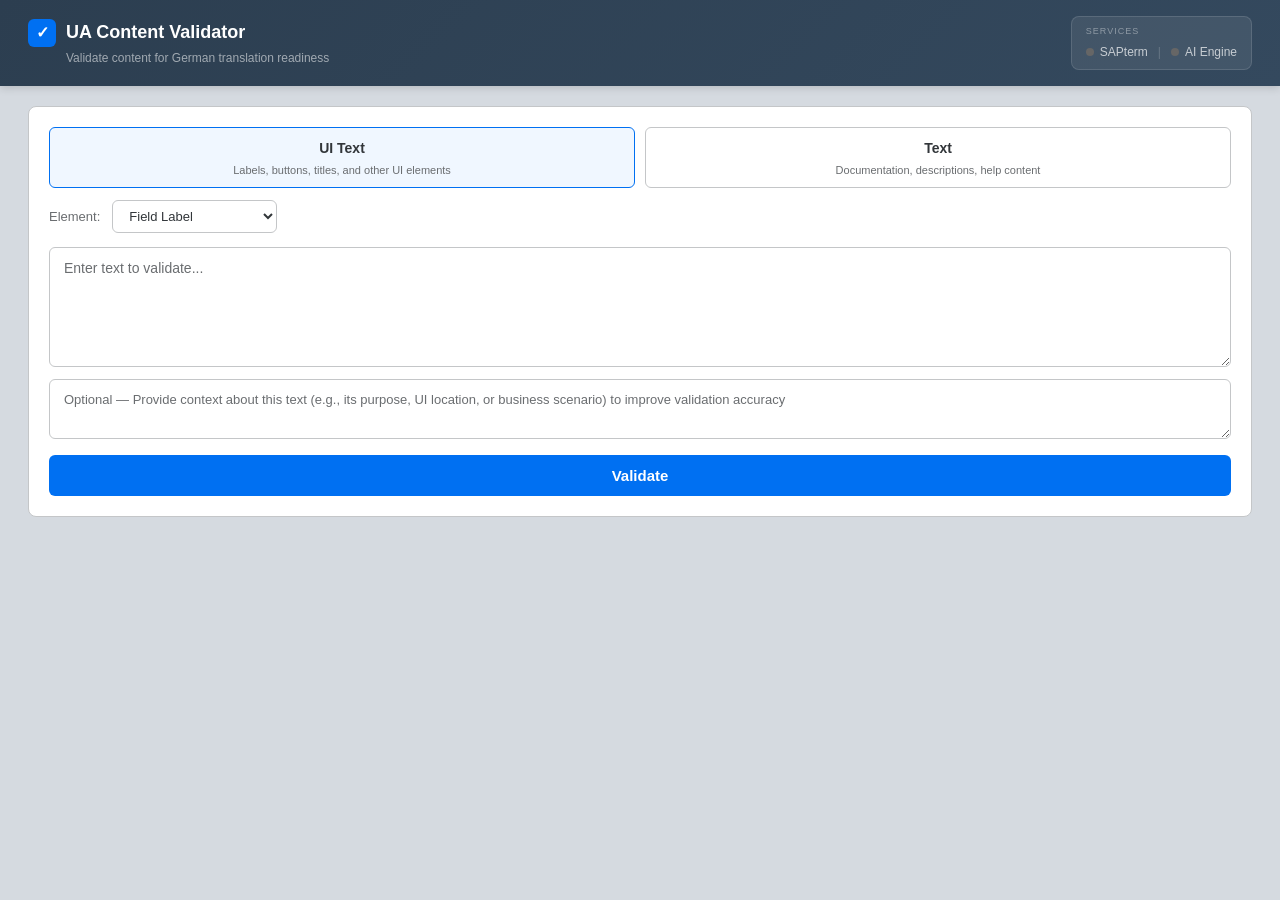
==== templates/index.html @ 7061e436 "UA Content Validator - Initial release" ====
<!DOCTYPE html>
<html lang="en">
<head>
    <meta charset="UTF-8">
    <meta name="viewport" content="width=device-width, initial-scale=1.0">
    <title>UA Content Validator</title>
    <link rel="stylesheet" href="/static/style.css">
</head>
<body>
    <header>
        <div class="header-left">
            <div class="app-title">
                <span class="app-icon">✓</span>
                <h1>UA Content Validator</h1>
            </div>
            <span class="header-subtitle">Validate content for German translation readiness</span>
        </div>
        <div class="header-right">
            <div class="services-panel">
                <span class="services-title">Services</span>
                <div class="services-list">
                    <div class="service-indicator" id="saptermStatus">
                        <span class="indicator-dot"></span>
                        <span class="indicator-label">SAPterm</span>
                    </div>
                    <span class="service-divider">|</span>
                    <div class="service-indicator" id="aiStatus">
                        <span class="indicator-dot"></span>
                        <span class="indicator-label">AI Engine</span>
                    </div>
                </div>
            </div>
        </div>
    </header>

    <main>
        <section class="input-section">
            <div class="content-type-selector">
                <label class="type-card selected" data-type="ui_label">
                    <input type="radio" name="content_type" value="ui_label" checked>
                    <span class="card-title">UI Text</span>
                    <span class="card-desc">Labels, buttons, titles, and other UI elements</span>
                </label>
                <label class="type-card" data-type="text">
                    <input type="radio" name="content_type" value="text">
                    <span class="card-title">Text</span>
                    <span class="card-desc">Documentation, descriptions, help content</span>
                </label>
            </div>

            <div class="element-type-row" id="elementTypeRow">
                <label>Element:</label>
                <select id="elementType">
                    <option value="app_title">App Title</option>
                    <option value="button">Button</option>
                    <option value="action">Action (Link/Toolbar)</option>
                    <option value="tab">Tab</option>
                    <option value="section_heading">Section Heading</option>
                    <option value="field_label" selected>Field Label</option>
                    <option value="column_header">Column Header</option>
                    <option value="status_text">Status Text</option>
                    <option value="message_text">Message Text</option>
                    <option value="facet_title">Facet Title</option>
                </select>
            </div>

            <div class="input-fields">
                <textarea id="inputText" placeholder="Enter text to validate..." rows="5"></textarea>
                <textarea id="inputContext" placeholder="Optional — Provide context about this text (e.g., its purpose, UI location, or business scenario) to improve validation accuracy" rows="2"></textarea>
            </div>

            <button class="validate-btn" id="validateBtn" onclick="validate()">Validate</button>
        </section>

        <!-- Results -->
        <section class="results-section" id="resultsSection" style="display:none;">
            <div class="result-summary" id="resultSummary"></div>
            <div class="table-container">
                <table class="results-table">
                    <thead>
                        <tr>
                            <th width="20%">Check</th>
                            <th width="45%">Finding</th>
                            <th width="35%">Action</th>
                        </tr>
                    </thead>
                    <tbody id="resultsTableBody"></tbody>
                </table>
            </div>
            <div class="ai-section" id="aiSection" style="display:none;">
                <div class="section-title">AI Suggestions</div>
                <div id="aiSuggestionsContent"></div>
            </div>
        </section>

        <div class="loading" id="loading" style="display:none;">
            <div class="spinner"></div>
            <p>Analyzing...</p>
        </div>
    </main>

    <script src="/static/app.js"></script>
</body>
</html>
---- static/style.css ----
/* UA Content Validator - Dark Theme + SAP Blue accents */
:root {
    --bg-dark: #D5DAE0;
    --bg-panel: #FFFFFF;
    --bg-input: #FFFFFF;
    --blue: #0070F2;
    --blue-light: #0070F2;
    --blue-bg: rgba(0, 112, 242, 0.06);
    --cyan: #0070F2;
    --success: #107E3E;
    --warning: #DF6E0C;
    --error: #CC1919;
    --text: #32363A;
    --text-secondary: #6A6D70;
    --border: #C4C6C8;
    --radius: 8px;
}

* { margin: 0; padding: 0; box-sizing: border-box; }

body {
    font-family: 'Segoe UI', -apple-system, sans-serif;
    background: var(--bg-dark);
    color: var(--text);
    font-size: 14px;
    line-height: 1.5;
}

/* Header */
header {
    background: linear-gradient(135deg, #2C3E50, #34495E);
    padding: 16px 28px;
    display: flex;
    justify-content: space-between;
    align-items: center;
    box-shadow: 0 2px 8px rgba(0,0,0,0.15);
}

.header-left { display: flex; flex-direction: column; gap: 2px; }
.app-title { display: flex; align-items: center; gap: 10px; }
.app-icon {
    width: 28px; height: 28px;
    background: var(--blue);
    color: white;
    border-radius: 6px;
    display: flex; align-items: center; justify-content: center;
    font-size: 16px; font-weight: 700;
}
header h1 { font-size: 18px; font-weight: 700; color: #FFFFFF; }
.header-subtitle { font-size: 12px; color: rgba(255,255,255,0.55); margin-left: 38px; }
.header-right { display: flex; gap: 14px; align-items: center; }

.service-indicator {
    display: flex;
    align-items: center;
    gap: 6px;
}
.indicator-dot {
    width: 8px; height: 8px;
    border-radius: 50%;
    background: #666;
}
.indicator-label {
    font-size: 12px;
    color: rgba(255,255,255,0.7);
}
.service-indicator.connected .indicator-dot { background: var(--success); box-shadow: 0 0 4px var(--success); }
.service-indicator.connected .indicator-label { color: rgba(255,255,255,0.9); }
.service-indicator.disconnected .indicator-dot { background: var(--error); }
.service-indicator.disconnected .indicator-label { color: rgba(255,255,255,0.5); }

/* Services Panel in Header */
.services-panel {
    background: rgba(255,255,255,0.08);
    border: 1px solid rgba(255,255,255,0.12);
    border-radius: 8px;
    padding: 8px 14px;
}
.services-title {
    display: block;
    font-size: 9px;
    text-transform: uppercase;
    letter-spacing: 1px;
    color: rgba(255,255,255,0.4);
    margin-bottom: 4px;
}
.services-list {
    display: flex;
    align-items: center;
    gap: 10px;
}
.service-divider {
    color: rgba(255,255,255,0.2);
    font-size: 12px;
}

/* Main */
main {
    max-width: 100%;
    margin: 0;
    padding: 20px 28px;
}

/* Input Section */
.input-section {
    background: var(--bg-panel);
    border-radius: var(--radius);
    padding: 20px;
    border: 1px solid var(--border);
    margin-bottom: 16px;
}

/* Content Type Cards */
.content-type-selector {
    display: grid;
    grid-template-columns: 1fr 1fr;
    gap: 10px;
    margin-bottom: 12px;
}

.type-card {
    padding: 10px 14px;
    border: 1.5px solid var(--border);
    border-radius: 6px;
    cursor: pointer;
    transition: all 0.15s;
    text-align: center;
}
.type-card:hover { border-color: var(--blue); }
.type-card.selected { border-color: var(--blue); background: var(--blue-bg); }
.type-card input[type="radio"] { display: none; }
.card-title { display: block; font-weight: 700; font-size: 14px; color: var(--text); }
.card-desc { display: block; font-size: 11px; color: var(--text-secondary); margin-top: 4px; line-height: 1.3; }

/* Element Type */
.element-type-row {
    display: flex;
    align-items: center;
    gap: 12px;
    margin-bottom: 14px;
}
.element-type-row label { font-size: 13px; color: var(--text-secondary); }
.element-type-row select {
    padding: 7px 12px;
    border: 1px solid var(--border);
    border-radius: 6px;
    font-size: 13px;
    background: var(--bg-input);
    color: var(--text);
}

/* Input Fields */
.input-fields { display: flex; flex-direction: column; gap: 12px; margin-bottom: 16px; }

textarea {
    width: 100%;
    padding: 12px 14px;
    border: 1px solid var(--border);
    border-radius: 6px;
    font-size: 14px;
    font-family: inherit;
    resize: vertical;
    background: var(--bg-input);
    color: var(--text);
    transition: border-color 0.15s;
}
textarea:focus { outline: none; border-color: var(--blue); box-shadow: 0 0 0 3px rgba(0,112,242,0.15); }
textarea::placeholder { color: var(--text-secondary); }
#inputText { min-height: 120px; }
#inputContext { min-height: 60px; font-size: 13px; }

/* Button */
.validate-btn {
    width: 100%;
    padding: 12px;
    background: var(--blue);
    color: white;
    border: none;
    border-radius: 6px;
    font-size: 15px;
    font-weight: 600;
    cursor: pointer;
    transition: background 0.15s;
}
.validate-btn:hover { background: #0060D0; }
.validate-btn:disabled { background: #333; color: #666; cursor: not-allowed; }

/* Loading */
.loading { text-align: center; padding: 40px; color: var(--text-secondary); }
.spinner {
    width: 28px; height: 28px;
    border: 3px solid var(--border);
    border-top-color: var(--blue);
    border-radius: 50%;
    animation: spin 0.7s linear infinite;
    margin: 0 auto 10px;
}
@keyframes spin { to { transform: rotate(360deg); } }

/* Results Section */
.results-section {
    background: var(--bg-panel);
    border-radius: var(--radius);
    border: 1px solid var(--border);
    overflow: hidden;
}

/* Summary Bar */
.result-summary {
    display: flex;
    align-items: center;
    gap: 12px;
    padding: 14px 20px;
    background: #010409;
    border-bottom: 1px solid var(--border);
    flex-wrap: wrap;
}

.summary-badge {
    padding: 4px 12px;
    border-radius: 12px;
    font-size: 12px;
    font-weight: 600;
}
.badge-good { background: rgba(63,185,80,0.15); color: var(--success); }
.badge-review { background: rgba(210,153,34,0.15); color: var(--warning); }
.badge-issues { background: rgba(248,81,73,0.15); color: var(--error); }
.badge-info { background: var(--blue-bg); color: var(--blue-light); }

.complexity-indicator { margin-left: auto; font-size: 13px; font-weight: 600; }
.complexity-low { color: var(--success); }
.complexity-medium { color: var(--warning); }
.complexity-high { color: var(--error); }
.complexity-unknown { color: var(--text-secondary); }

/* Results Table */
.table-container { overflow-x: auto; }

.results-table {
    width: 100%;
    border-collapse: collapse;
    font-size: 13px;
}

.results-table th {
    text-align: left;
    padding: 10px 16px;
    font-size: 11px;
    font-weight: 600;
    text-transform: uppercase;
    letter-spacing: 0.5px;
    color: var(--text-secondary);
    background: var(--bg-input);
    border-bottom: 1px solid var(--border);
}

.results-table td {
    padding: 12px 16px;
    border-bottom: 1px solid var(--border);
    vertical-align: top;
}

.results-table tr:hover { background: rgba(255,255,255,0.02); }

.check-name { font-weight: 600; font-size: 13px; color: var(--text); }

.finding-text { font-size: 13px; color: var(--text); }
.finding-detail { font-size: 12px; color: var(--text-secondary); margin-top: 3px; }
.finding-action { font-size: 12px; color: var(--blue-light); margin-top: 4px; }

/* AI Section */
.ai-section {
    padding: 16px 20px;
    border-top: 1px solid var(--border);
}

.section-title {
    font-size: 13px;
    font-weight: 700;
    color: var(--text-secondary);
    text-transform: uppercase;
    letter-spacing: 0.5px;
    margin-bottom: 10px;
}

.ai-suggestion-card {
    display: flex;
    gap: 10px;
    padding: 10px 12px;
    margin-bottom: 8px;
    background: var(--blue-bg);
    border: 1px solid rgba(0,112,242,0.3);
    border-radius: 6px;
    align-items: flex-start;
}

.ai-num {
    width: 22px; height: 22px;
    background: var(--blue);
    color: white;
    border-radius: 50%;
    display: flex; align-items: center; justify-content: center;
    font-size: 11px; font-weight: 700; flex-shrink: 0;
}

.ai-text { font-size: 14px; font-weight: 600; color: var(--blue-light); }
.ai-reason { font-size: 12px; color: var(--text-secondary); margin-top: 2px; }

.translator-note-box {
    margin-top: 10px;
    padding: 10px 12px;
    background: rgba(57,208,216,0.05);
    border: 1px solid rgba(57,208,216,0.2);
    border-radius: 6px;
    font-size: 13px;
    color: var(--text);
}
.translator-note-box strong { color: var(--cyan); font-size: 12px; display: block; margin-bottom: 3px; }

/* Responsive */
@media (max-width: 600px) {
    .content-type-selector { grid-template-columns: 1fr; }
    header { padding: 12px 16px; }
    main { padding: 0 12px; }
}
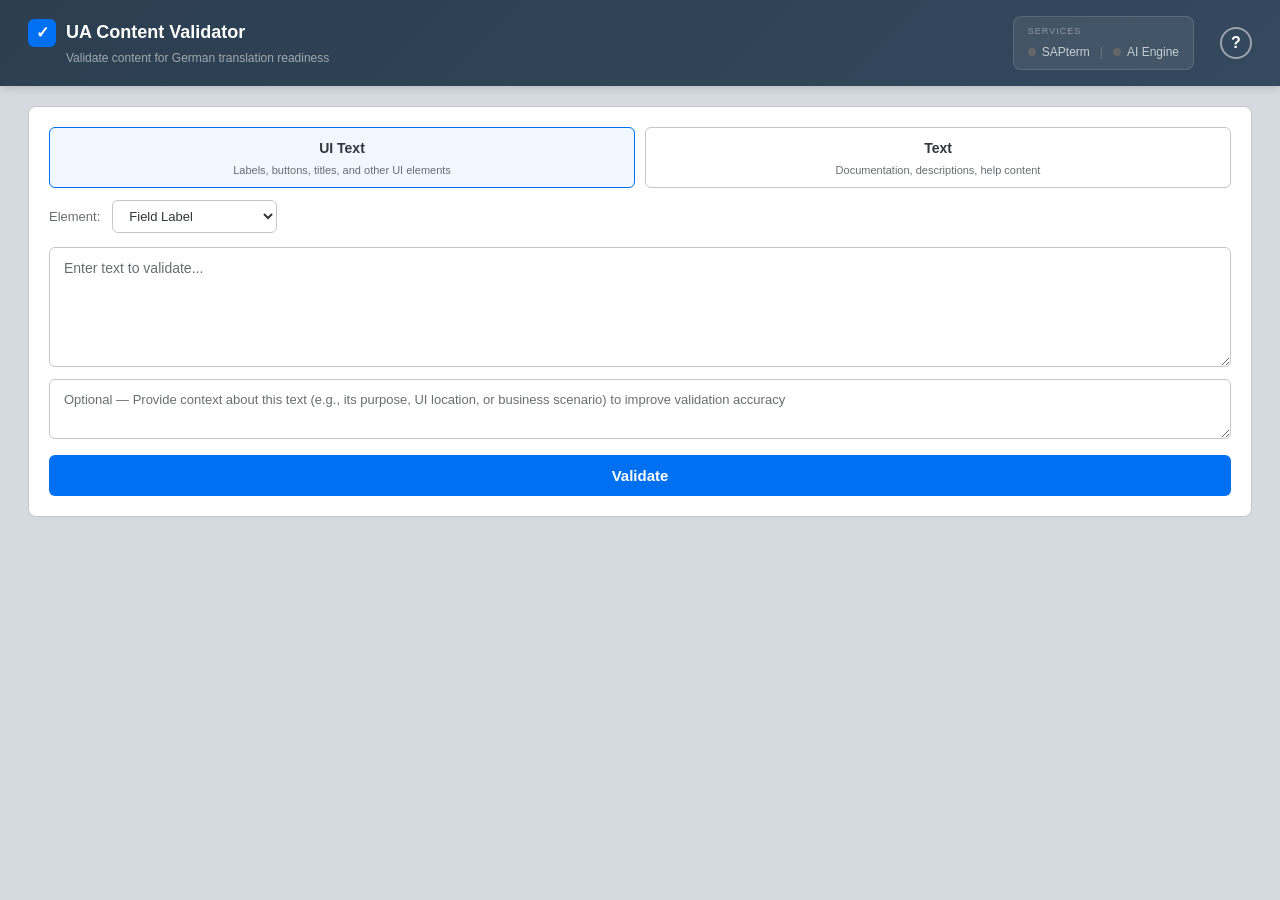
==== commit bf5bab70: "Add user guide page with help button" ====
--- a/templates/index.html
+++ b/templates/index.html
@@ -30,6 +30,7 @@
                     </div>
                 </div>
             </div>
+            <a href="/guide" target="_blank" class="help-btn" title="User Guide">?</a>
         </div>
     </header>
 
--- a/static/style.css
+++ b/static/style.css
@@ -69,6 +69,27 @@
 .service-indicator.disconnected .indicator-dot { background: var(--error); }
 .service-indicator.disconnected .indicator-label { color: rgba(255,255,255,0.5); }
 
+/* Help Button */
+.help-btn {
+    width: 32px;
+    height: 32px;
+    border-radius: 50%;
+    border: 2px solid rgba(255,255,255,0.5);
+    color: white;
+    display: flex;
+    align-items: center;
+    justify-content: center;
+    font-size: 16px;
+    font-weight: 700;
+    text-decoration: none;
+    margin-left: 12px;
+    transition: all 0.15s;
+}
+.help-btn:hover {
+    border-color: white;
+    background: rgba(255,255,255,0.15);
+}
+
 /* Services Panel in Header */
 .services-panel {
     background: rgba(255,255,255,0.08);
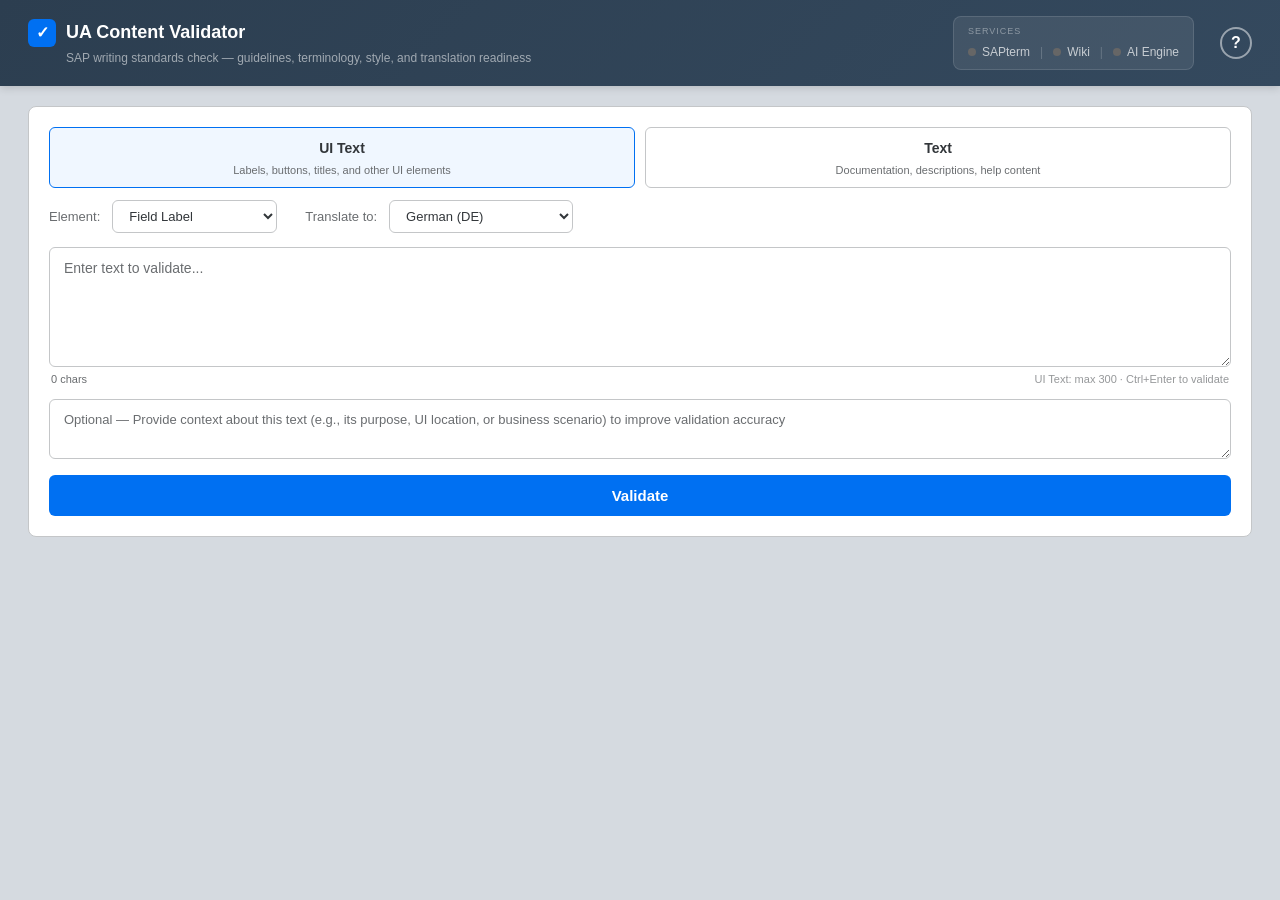
==== commit cc2f2d59: "Add V2 improvements: writing-standards reframing, new pillars, export, and service fixes - Repositio" ====
--- a/templates/index.html
+++ b/templates/index.html
@@ -13,7 +13,7 @@
                 <span class="app-icon">✓</span>
                 <h1>UA Content Validator</h1>
             </div>
-            <span class="header-subtitle">Validate content for German translation readiness</span>
+            <span class="header-subtitle">SAP writing standards check — guidelines, terminology, style, and translation readiness</span>
         </div>
         <div class="header-right">
             <div class="services-panel">
@@ -22,6 +22,11 @@
                     <div class="service-indicator" id="saptermStatus">
                         <span class="indicator-dot"></span>
                         <span class="indicator-label">SAPterm</span>
+                    </div>
+                    <span class="service-divider">|</span>
+                    <div class="service-indicator" id="wikiStatus">
+                        <span class="indicator-dot"></span>
+                        <span class="indicator-label">Wiki</span>
                     </div>
                     <span class="service-divider">|</span>
                     <div class="service-indicator" id="aiStatus">
@@ -63,10 +68,28 @@
                     <option value="message_text">Message Text</option>
                     <option value="facet_title">Facet Title</option>
                 </select>
+                <label class="lang-label">Translate to:</label>
+                <select id="targetLanguage">
+                    <option value="de-DE" selected>German (DE)</option>
+                    <option value="fr-FR">French (FR)</option>
+                    <option value="es-ES">Spanish (ES)</option>
+                    <option value="it-IT">Italian (IT)</option>
+                    <option value="nl-NL">Dutch (NL)</option>
+                    <option value="pt-BR">Portuguese BR (PT)</option>
+                    <option value="ja-JP">Japanese (JA)</option>
+                    <option value="zh-CN">Chinese Simplified (ZH)</option>
+                    <option value="ko-KR">Korean (KO)</option>
+                </select>
             </div>
 
             <div class="input-fields">
-                <textarea id="inputText" placeholder="Enter text to validate..." rows="5"></textarea>
+                <div class="textarea-wrap">
+                    <textarea id="inputText" placeholder="Enter text to validate..." rows="5" maxlength="3000"></textarea>
+                    <div class="char-counter-row">
+                        <span id="charCount" class="char-count">0 chars</span>
+                        <span class="char-limit-hint" id="charLimitHint">UI Text: max 300 · Ctrl+Enter to validate</span>
+                    </div>
+                </div>
                 <textarea id="inputContext" placeholder="Optional — Provide context about this text (e.g., its purpose, UI location, or business scenario) to improve validation accuracy" rows="2"></textarea>
             </div>
 
@@ -88,9 +111,26 @@
                     <tbody id="resultsTableBody"></tbody>
                 </table>
             </div>
+            <div class="export-bar" id="exportBar" style="display:none;">
+                <button class="export-btn" id="copyResultsBtn" onclick="copyResults()">Copy Findings</button>
+                <button class="export-btn export-btn-secondary" onclick="downloadReport()">Download Report</button>
+            </div>
             <div class="ai-section" id="aiSection" style="display:none;">
                 <div class="section-title">AI Suggestions</div>
                 <div id="aiSuggestionsContent"></div>
+            </div>
+        </section>
+
+        <!-- SAPterm Draft Entry Panel -->
+        <section class="draft-panel-section" id="saptermDraftSection" style="display:none;">
+            <div class="draft-panel-header">
+                <span class="draft-panel-title">SAPterm Draft Entry</span>
+                <button class="draft-close-btn" onclick="closeDraftPanel()" title="Close">×</button>
+            </div>
+            <div id="draftContent"></div>
+            <div class="draft-panel-actions" id="draftActions">
+                <button class="draft-action-btn" id="copyDraftBtn" onclick="copyDraftText()">Copy as SAPterm Text</button>
+                <button class="draft-action-btn draft-action-btn-secondary" onclick="downloadDraftText()">Download .txt</button>
             </div>
         </section>
 
--- a/static/style.css
+++ b/static/style.css
@@ -68,6 +68,8 @@
 .service-indicator.connected .indicator-label { color: rgba(255,255,255,0.9); }
 .service-indicator.disconnected .indicator-dot { background: var(--error); }
 .service-indicator.disconnected .indicator-label { color: rgba(255,255,255,0.5); }
+.service-indicator.expired .indicator-dot { background: var(--warning); box-shadow: 0 0 4px var(--warning); }
+.service-indicator.expired .indicator-label { color: rgba(255,255,255,0.7); }
 
 /* Help Button */
 .help-btn {
@@ -343,4 +345,221 @@
     .content-type-selector { grid-template-columns: 1fr; }
     header { padding: 12px 16px; }
     main { padding: 0 12px; }
-}+}
+
+/* Language selector label */
+.lang-label {
+    margin-left: 16px;
+    font-size: 13px;
+    color: var(--text-secondary);
+}
+
+/* Textarea wrapper (for char counter) */
+.textarea-wrap { position: relative; display: flex; flex-direction: column; gap: 4px; }
+
+/* Character counter row */
+.char-counter-row {
+    display: flex;
+    justify-content: space-between;
+    align-items: center;
+    padding: 0 2px;
+}
+.char-count {
+    font-size: 11px;
+    color: var(--text-secondary);
+    font-variant-numeric: tabular-nums;
+}
+.char-count-warn { color: var(--warning); font-weight: 600; }
+.char-count-over { color: var(--error); font-weight: 700; }
+.char-limit-hint {
+    font-size: 11px;
+    color: var(--text-secondary);
+    opacity: 0.7;
+}
+
+/* Copy-to-clipboard button on suggestions */
+.copy-btn {
+    display: inline-flex;
+    align-items: center;
+    justify-content: center;
+    width: 20px; height: 20px;
+    margin-left: 6px;
+    background: transparent;
+    border: 1px solid var(--border);
+    border-radius: 4px;
+    font-size: 12px;
+    color: var(--text-secondary);
+    cursor: pointer;
+    vertical-align: middle;
+    transition: all 0.15s;
+    padding: 0;
+}
+.copy-btn:hover { border-color: var(--blue); color: var(--blue); background: var(--blue-bg); }
+.copy-btn-done { border-color: var(--success) !important; color: var(--success) !important; }
+
+/* Draft SAPterm Entry button (in table Action column) */
+.draft-entry-btn {
+    margin-top: 8px;
+    padding: 6px 14px;
+    background: var(--blue);
+    color: white;
+    border: none;
+    border-radius: 5px;
+    font-size: 12px;
+    font-weight: 600;
+    cursor: pointer;
+    transition: background 0.15s;
+    display: inline-block;
+}
+.draft-entry-btn:hover { background: #0060D0; }
+
+/* SAPterm Draft Panel */
+.draft-panel-section {
+    background: var(--bg-panel);
+    border-radius: var(--radius);
+    border: 1px solid var(--blue);
+    margin-top: 16px;
+    overflow: hidden;
+}
+.draft-panel-header {
+    display: flex;
+    align-items: center;
+    justify-content: space-between;
+    padding: 12px 20px;
+    background: var(--blue-bg);
+    border-bottom: 1px solid rgba(0,112,242,0.2);
+}
+.draft-panel-title {
+    font-size: 14px;
+    font-weight: 700;
+    color: var(--blue);
+    letter-spacing: 0.3px;
+}
+.draft-close-btn {
+    width: 24px; height: 24px;
+    background: transparent;
+    border: 1px solid rgba(0,112,242,0.3);
+    border-radius: 50%;
+    font-size: 16px;
+    color: var(--blue);
+    cursor: pointer;
+    display: flex; align-items: center; justify-content: center;
+    line-height: 1;
+    padding: 0;
+    transition: all 0.15s;
+}
+.draft-close-btn:hover { background: var(--blue); color: white; }
+
+.draft-confidence {
+    display: flex;
+    align-items: center;
+    gap: 12px;
+    padding: 12px 20px 0;
+    flex-wrap: wrap;
+}
+.draft-disclaimer-inline {
+    font-size: 11px;
+    color: var(--warning);
+    font-style: italic;
+}
+
+.draft-warnings {
+    margin: 10px 20px 0;
+    padding: 8px 12px;
+    background: rgba(223,110,12,0.08);
+    border: 1px solid rgba(223,110,12,0.25);
+    border-radius: 5px;
+    font-size: 12px;
+    color: var(--warning);
+}
+.draft-warnings ul { margin: 4px 0 0 16px; padding: 0; }
+.draft-warnings li { margin-bottom: 2px; }
+
+.draft-table {
+    width: 100%;
+    border-collapse: collapse;
+    font-size: 13px;
+    margin-top: 12px;
+}
+.draft-table td {
+    padding: 10px 20px;
+    border-bottom: 1px solid var(--border);
+    vertical-align: top;
+}
+.draft-table tr:last-child td { border-bottom: none; }
+.draft-field-label {
+    width: 22%;
+    font-weight: 600;
+    color: var(--text-secondary);
+    font-size: 12px;
+    text-transform: uppercase;
+    letter-spacing: 0.4px;
+    white-space: nowrap;
+}
+.draft-field-value {
+    color: var(--text);
+    line-height: 1.5;
+}
+
+.draft-panel-actions {
+    display: flex;
+    gap: 10px;
+    padding: 14px 20px;
+    border-top: 1px solid var(--border);
+    background: var(--bg-input);
+}
+.draft-action-btn {
+    padding: 8px 18px;
+    background: var(--blue);
+    color: white;
+    border: none;
+    border-radius: 5px;
+    font-size: 13px;
+    font-weight: 600;
+    cursor: pointer;
+    transition: background 0.15s;
+}
+.draft-action-btn:hover { background: #0060D0; }
+.draft-action-btn-secondary {
+    background: transparent;
+    color: var(--blue);
+    border: 1.5px solid var(--blue);
+}
+.draft-action-btn-secondary:hover { background: var(--blue-bg); }
+
+.draft-loading {
+    padding: 30px 20px;
+    text-align: center;
+    color: var(--text-secondary);
+}
+.draft-error {
+    padding: 16px 20px;
+    color: var(--error);
+    font-size: 13px;
+}
+
+/* Export bar — sits below the results table */
+.export-bar {
+    display: flex;
+    gap: 10px;
+    justify-content: flex-end;
+    padding: 10px 0 4px;
+}
+.export-btn {
+    padding: 7px 16px;
+    background: var(--blue);
+    color: white;
+    border: none;
+    border-radius: 5px;
+    font-size: 13px;
+    font-weight: 600;
+    cursor: pointer;
+    transition: background 0.15s;
+}
+.export-btn:hover { background: #0060D0; }
+.export-btn-secondary {
+    background: transparent;
+    color: var(--blue);
+    border: 1.5px solid var(--blue);
+}
+.export-btn-secondary:hover { background: var(--blue-bg); }
